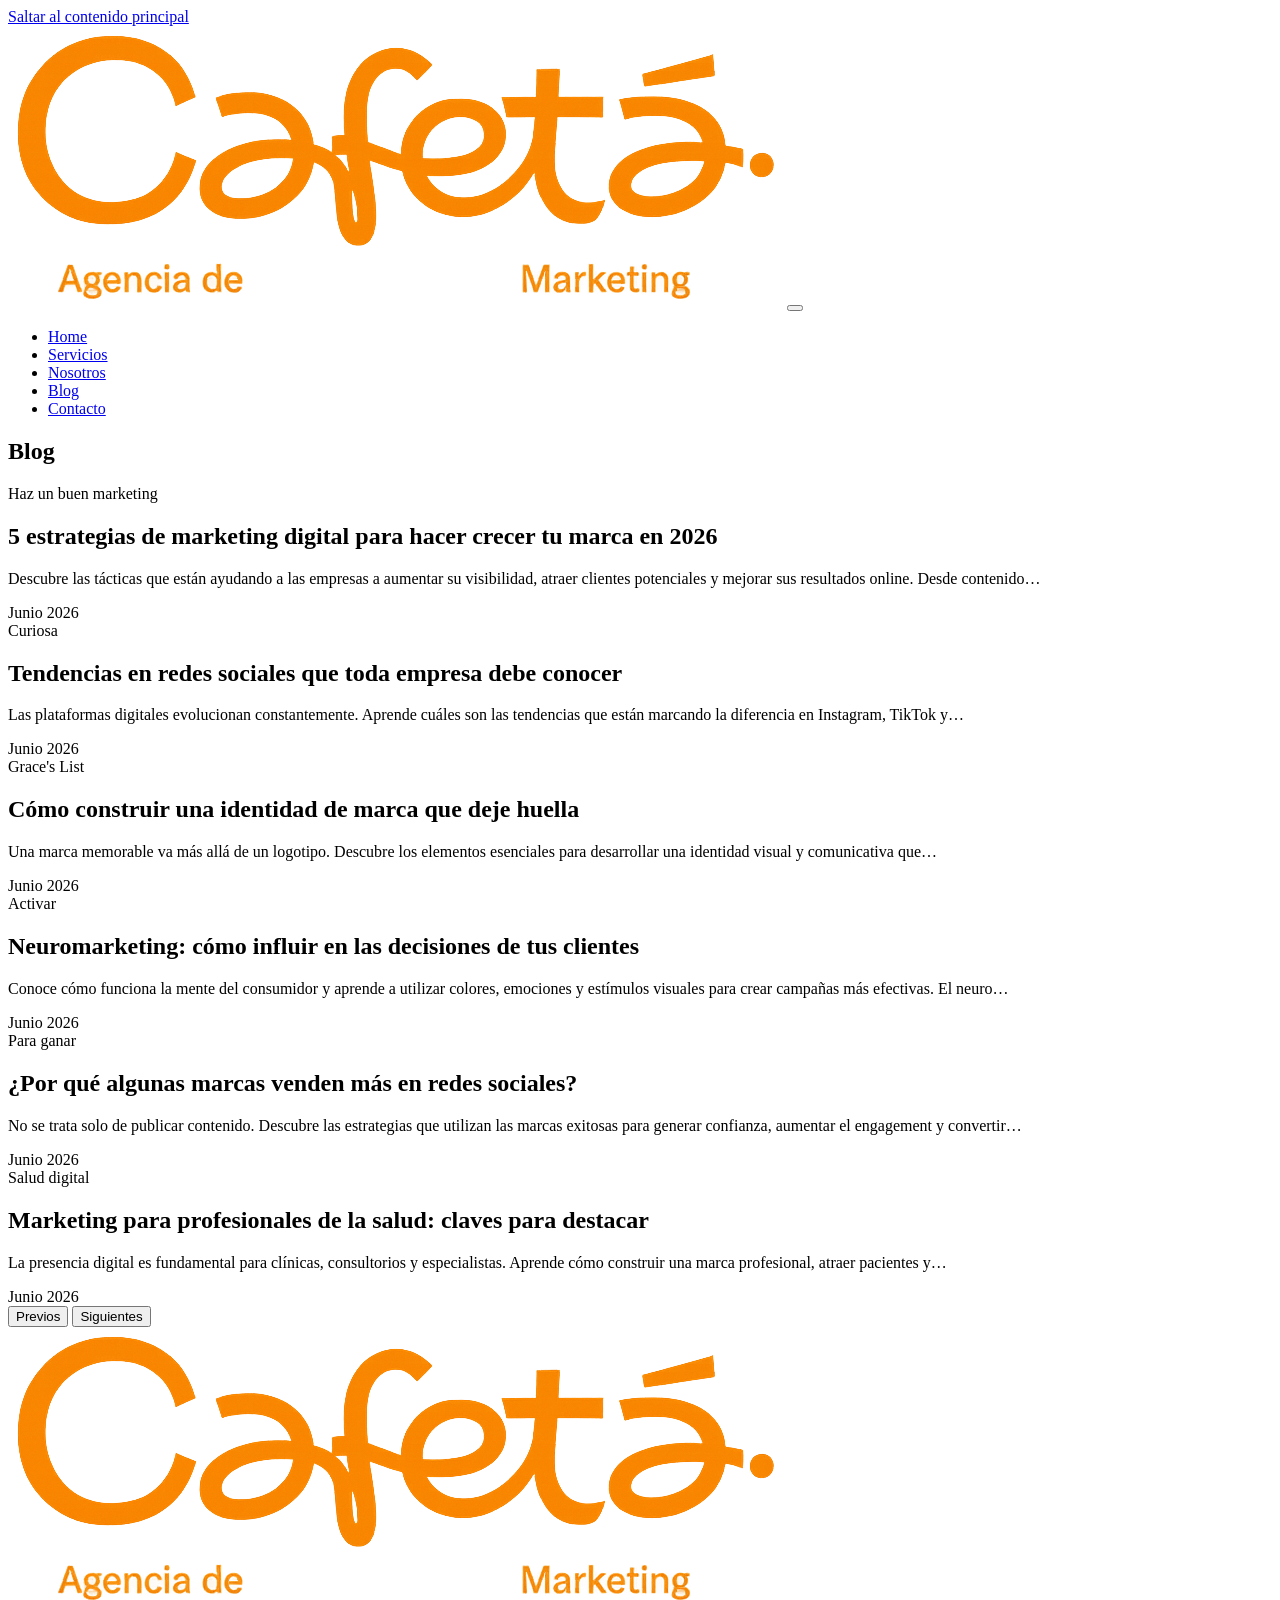
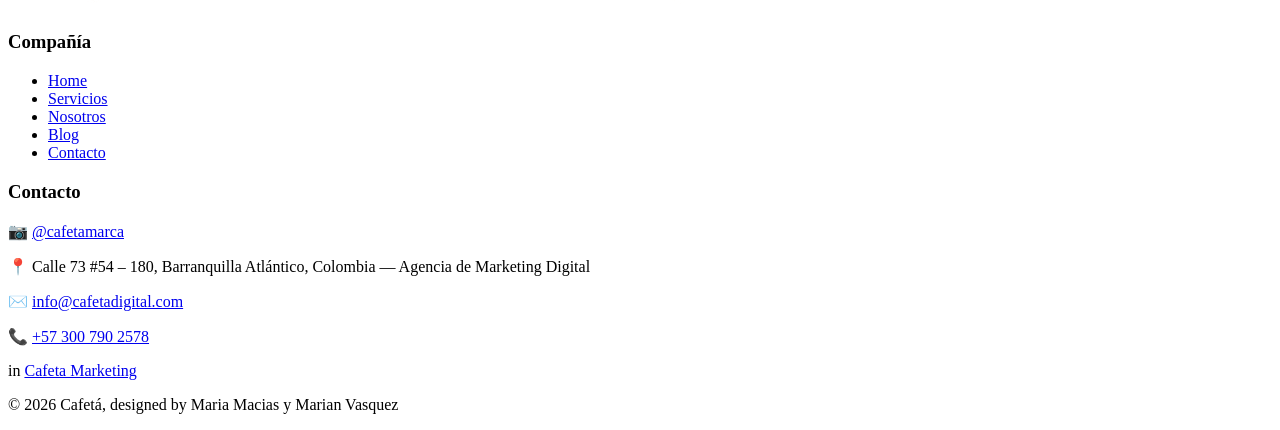
==== blog.html @ 7d406558 "Add files via upload" ====
<!DOCTYPE html>
<html lang="es">
<head>
  <meta charset="UTF-8">
  <meta name="viewport" content="width=device-width, initial-scale=1.0">
  <title>Blog — Cafetá Agencia de Marketing</title>
  <meta name="description" content="Artículos de Cafetá sobre marketing digital, branding, redes sociales y estrategias para emprendimientos.">
  <link rel="preconnect" href="https://fonts.googleapis.com">
  <link rel="preconnect" href="https://fonts.gstatic.com" crossorigin>
  <link href="https://fonts.googleapis.com/css2?family=Poppins:wght@600;700;800&family=Inter:wght@400;500;600&display=swap" rel="stylesheet">
  <link rel="stylesheet" href="css/style.css">
</head>
<body>
  <a class="skip-link" href="#main">Saltar al contenido principal</a>

  <header class="site-header">
    <div class="container">
      <a href="index.html" class="logo"><img src="images/logo.png" alt="Cafetá – Agencia de Marketing"></a>

      <button class="nav-toggle" aria-label="Abrir menú de navegación" aria-expanded="false">
        <span class="bar"></span><span class="bar"></span><span class="bar"></span>
      </button>

      <nav class="main-nav" aria-label="Navegación principal">
        <ul>
          <li><a href="index.html">Home</a></li>
          <li><a href="index.html#servicios">Servicios</a></li>
          <li><a href="index.html#nosotros">Nosotros</a></li>
          <li><a href="blog.html" aria-current="page">Blog</a></li>
          <li><a href="contacto.html">Contacto</a></li>
        </ul>
      </nav>
    </div>
  </header>

  <main id="main">
    <section class="blog-hero">
      <div class="container">
        <h1>Blog</h1>
      </div>
    </section>

    <section class="container">
      <div class="blog-grid">

        <article class="blog-card">
          <div class="blog-cover cover-1"><span class="cover-title">Haz un buen marketing</span></div>
          <div class="blog-body">
            <h2>5 estrategias de marketing digital para hacer crecer tu marca en 2026</h2>
            <p>Descubre las tácticas que están ayudando a las empresas a aumentar su visibilidad, atraer clientes potenciales y mejorar sus resultados online. Desde contenido…</p>
            <span class="blog-date">Junio 2026</span>
          </div>
        </article>

        <article class="blog-card">
          <div class="blog-cover cover-2"><span class="cover-title">Curiosa</span></div>
          <div class="blog-body">
            <h2>Tendencias en redes sociales que toda empresa debe conocer</h2>
            <p>Las plataformas digitales evolucionan constantemente. Aprende cuáles son las tendencias que están marcando la diferencia en Instagram, TikTok y…</p>
            <span class="blog-date">Junio 2026</span>
          </div>
        </article>

        <article class="blog-card">
          <div class="blog-cover cover-3"><span class="cover-title">Grace's List</span></div>
          <div class="blog-body">
            <h2>Cómo construir una identidad de marca que deje huella</h2>
            <p>Una marca memorable va más allá de un logotipo. Descubre los elementos esenciales para desarrollar una identidad visual y comunicativa que…</p>
            <span class="blog-date">Junio 2026</span>
          </div>
        </article>

        <article class="blog-card">
          <div class="blog-cover cover-4"><span class="cover-title">Activar</span></div>
          <div class="blog-body">
            <h2>Neuromarketing: cómo influir en las decisiones de tus clientes</h2>
            <p>Conoce cómo funciona la mente del consumidor y aprende a utilizar colores, emociones y estímulos visuales para crear campañas más efectivas. El neuro…</p>
            <span class="blog-date">Junio 2026</span>
          </div>
        </article>

        <article class="blog-card">
          <div class="blog-cover cover-5"><span class="cover-title">Para ganar</span></div>
          <div class="blog-body">
            <h2>¿Por qué algunas marcas venden más en redes sociales?</h2>
            <p>No se trata solo de publicar contenido. Descubre las estrategias que utilizan las marcas exitosas para generar confianza, aumentar el engagement y convertir…</p>
            <span class="blog-date">Junio 2026</span>
          </div>
        </article>

        <article class="blog-card">
          <div class="blog-cover cover-6"><span class="cover-title">Salud digital</span></div>
          <div class="blog-body">
            <h2>Marketing para profesionales de la salud: claves para destacar</h2>
            <p>La presencia digital es fundamental para clínicas, consultorios y especialistas. Aprende cómo construir una marca profesional, atraer pacientes y…</p>
            <span class="blog-date">Junio 2026</span>
          </div>
        </article>

      </div>

      <nav class="blog-pagination" aria-label="Paginación del blog">
        <button type="button">Previos</button>
        <button type="button">Siguientes</button>
      </nav>
    </section>
  </main>

  <footer class="site-footer">
  <div class="container">
    <div class="footer-grid">

      <div class="footer-logo-wrap">
        <img src="images/logo.png" class="footer-logo" alt="Cafetá – Agencia de Marketing">
      </div>

      <div class="footer-right">

        <div class="footer-col">
          <h3>Compañía</h3>
          <ul>
            <li><a href="index.html">Home</a></li>
            <li><a href="index.html#servicios">Servicios</a></li>
            <li><a href="index.html#nosotros">Nosotros</a></li>
            <li><a href="blog.html">Blog</a></li>
            <li><a href="contacto.html">Contacto</a></li>
          </ul>
        </div>

        <div class="footer-col">
          <h3>Contacto</h3>
          <p class="contact-item">
            <span class="icon" aria-hidden="true">📷</span>
            <a href="https://instagram.com/cafetamarca" target="_blank" rel="noopener">@cafetamarca</a>
          </p>
          <p class="contact-item">
            <span class="icon" aria-hidden="true">📍</span>
            <span>Calle 73 #54 – 180, Barranquilla Atlántico, Colombia — Agencia de Marketing Digital</span>
          </p>
          <p class="contact-item">
            <span class="icon" aria-hidden="true">✉️</span>
            <a href="mailto:info@cafetadigital.com">info@cafetadigital.com</a>
          </p>
          <p class="contact-item">
            <span class="icon" aria-hidden="true">📞</span>
            <a href="tel:+573007902578">+57 300 790 2578</a>
          </p>
          <p class="contact-item">
            <span class="icon" aria-hidden="true">in</span>
            <a href="#" rel="noopener">Cafeta Marketing</a>
          </p>
        </div>

      </div> <!-- cierra footer-right -->
    </div> <!-- cierra footer-grid -->

    <p class="footer-bottom">© 2026 Cafetá, designed by Maria Macias y Marian Vasquez</p>
  </div>
</footer>

  <script src="js/main.js"></script>
</body>
</html>
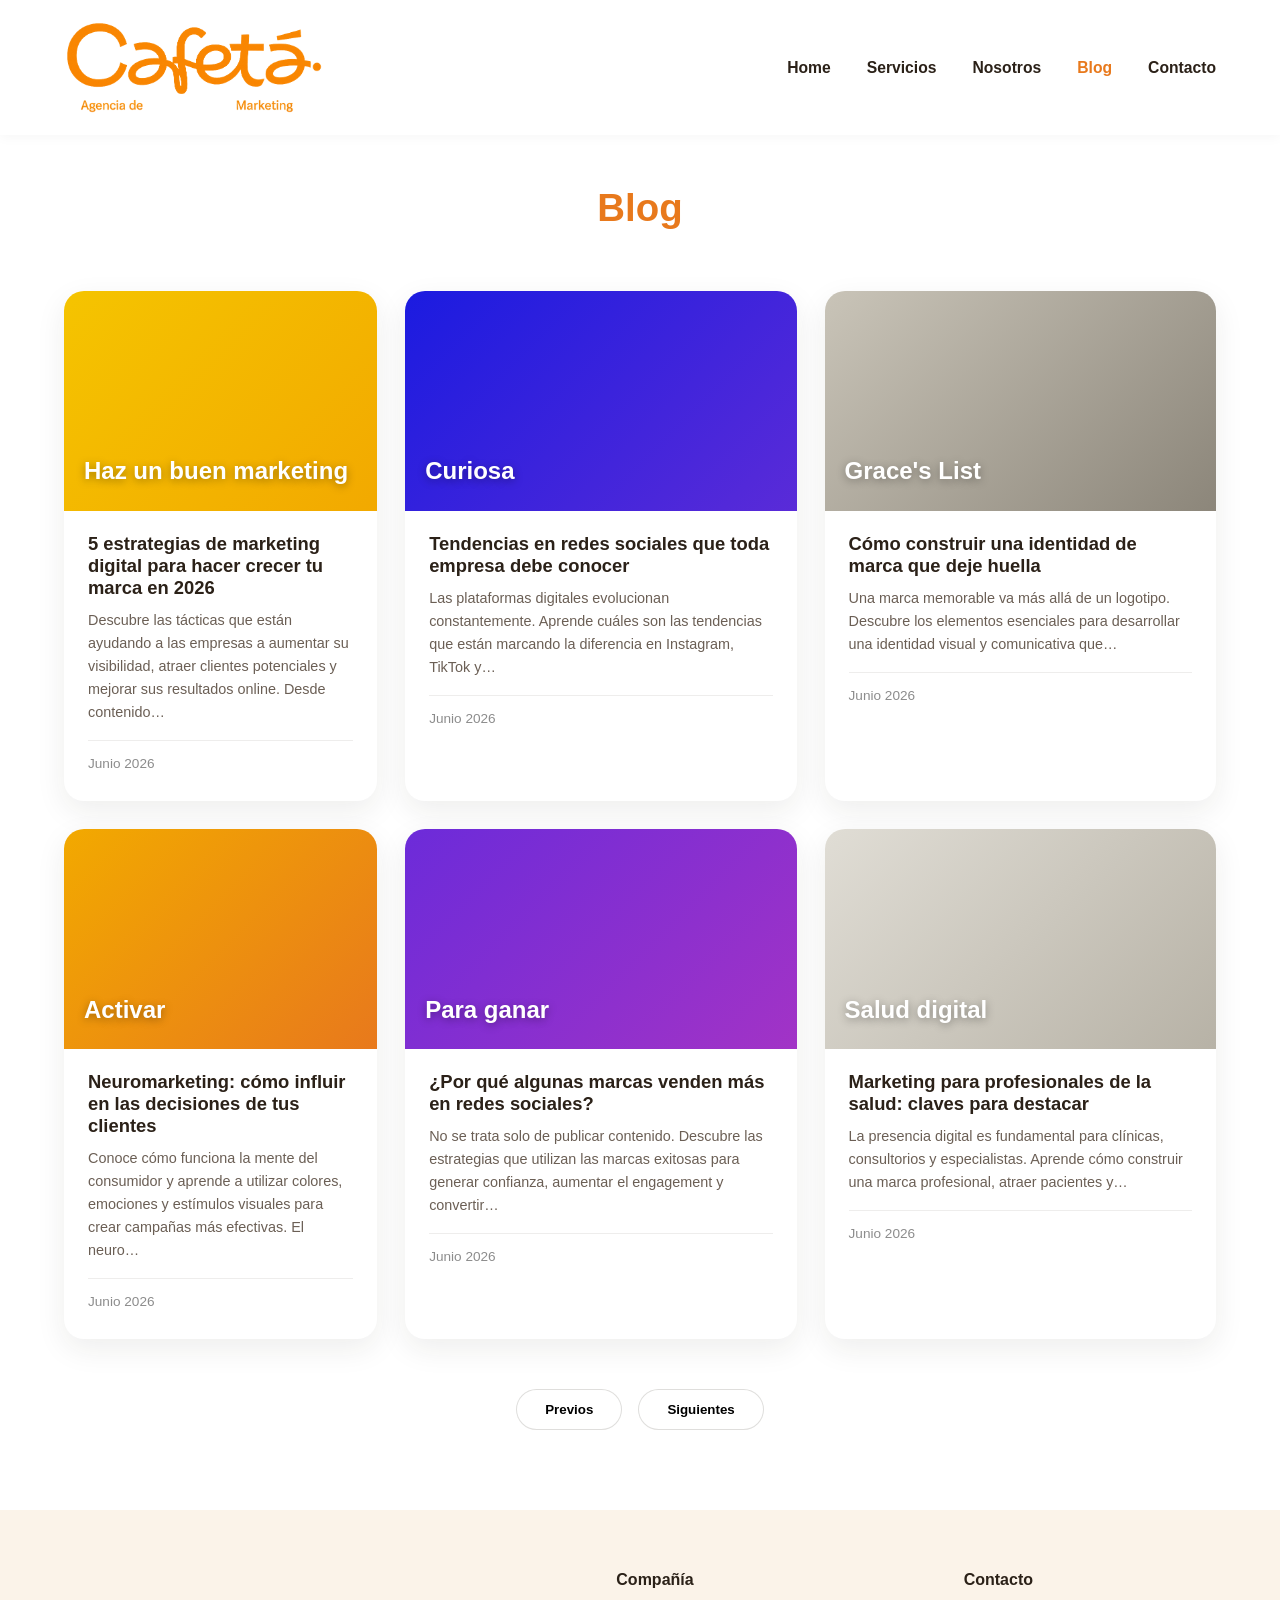
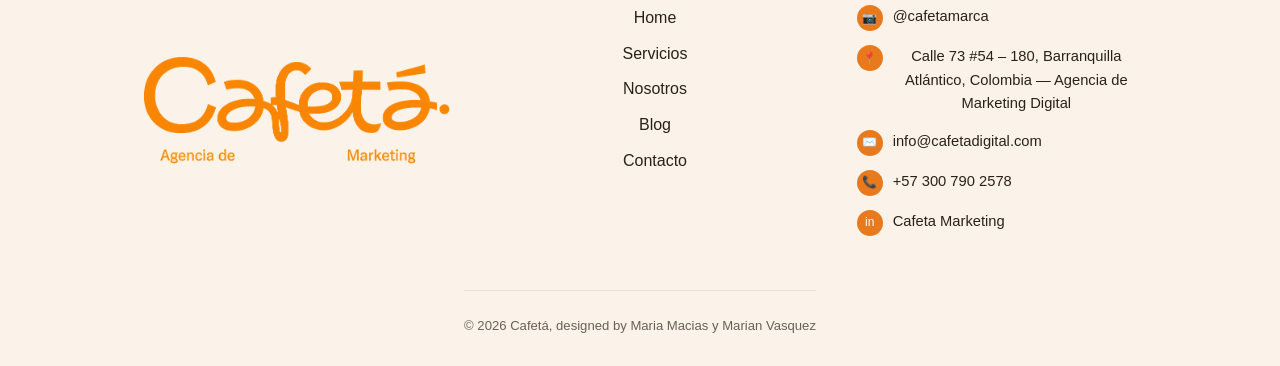
==== commit 0fe30246: "blog.html" ====
--- a/blog.html
+++ b/blog.html
@@ -8,7 +8,7 @@
   <link rel="preconnect" href="https://fonts.googleapis.com">
   <link rel="preconnect" href="https://fonts.gstatic.com" crossorigin>
   <link href="https://fonts.googleapis.com/css2?family=Poppins:wght@600;700;800&family=Inter:wght@400;500;600&display=swap" rel="stylesheet">
-  <link rel="stylesheet" href="css/style.css">
+  <link rel="stylesheet" href="style.css">
 </head>
 <body>
   <a class="skip-link" href="#main">Saltar al contenido principal</a>
--- a/style.css
+++ b/style.css
@@ -0,0 +1,739 @@
+/* ==========================================================================
+   CAFETÁ — Agencia de Marketing Digital
+   Hoja de estilos principal
+   ========================================================================== */
+
+:root {
+  --color-primario: #E8791C;
+  --color-primario-oscuro: #C96712;
+  --color-crema: #F6E9D9;
+  --color-crema-suave: #FBF3E9;
+  --color-texto: #2B2118;
+  --color-texto-suave: #6B5F55;
+  --color-blanco: #FFFFFF;
+  --color-gris: #8C8C8C;
+  --fuente-titulo: 'Poppins', sans-serif;
+  --fuente-texto: 'Inter', sans-serif;
+  --radio: 20px;
+  --sombra: 0 10px 30px rgba(43, 33, 24, 0.08);
+  --contenedor: 1200px;
+}
+
+* {
+  margin: 0;
+  padding: 0;
+  box-sizing: border-box;
+}
+
+html {
+  scroll-behavior: smooth;
+}
+
+body {
+  font-family: var(--fuente-texto);
+  color: var(--color-texto);
+  background: var(--color-blanco);
+  line-height: 1.6;
+  -webkit-font-smoothing: antialiased;
+}
+
+img {
+  max-width: 100%;
+  display: block;
+}
+
+a {
+  text-decoration: none;
+  color: inherit;
+}
+
+ul {
+  list-style: none;
+}
+
+h1, h2, h3 {
+  font-family: var(--fuente-titulo);
+  color: var(--color-texto);
+  line-height: 1.2;
+}
+
+.container {
+  width: 100%;
+  max-width: var(--contenedor);
+  margin: 0 auto;
+  padding: 0 24px;
+}
+
+.skip-link {
+  position: absolute;
+  left: -9999px;
+  top: 0;
+  background: var(--color-primario);
+  color: #fff;
+  padding: 10px 16px;
+  z-index: 999;
+}
+.skip-link:focus {
+  left: 16px;
+  top: 16px;
+}
+
+.btn {
+  display: inline-block;
+  background: var(--color-primario);
+  color: #fff;
+  font-weight: 600;
+  padding: 14px 30px;
+  border-radius: 50px;
+  border: none;
+  cursor: pointer;
+  font-family: var(--fuente-texto);
+  font-size: 1rem;
+  transition: background 0.2s ease, transform 0.2s ease;
+}
+.btn:hover {
+  background: var(--color-primario-oscuro);
+  transform: translateY(-2px);
+}
+
+.eyebrow {
+  color: var(--color-primario);
+  font-weight: 700;
+  text-transform: uppercase;
+  letter-spacing: 0.15em;
+  font-size: 1.3rem;   
+  display: block;
+  margin-bottom: 16px;
+}
+
+/* ==========================================================================
+   HEADER
+   ========================================================================== */
+.site-header {
+  padding: 20px 0;
+  background: var(--color-blanco);
+  position: sticky;
+  top: 0;
+  z-index: 100;
+  box-shadow: 0 2px 12px rgba(0,0,0,0.04);
+}
+
+.site-header .container {
+  display: flex;
+  align-items: center;
+  justify-content: space-between;
+}
+
+.logo img {
+  width: 260px;  
+  height: auto;
+}
+
+.main-nav ul {
+  display: flex;
+  gap: 36px;
+}
+
+.main-nav a {
+  font-weight: 600;
+  color: var(--color-texto);
+  font-size: 0.98rem;
+  transition: color 0.2s ease;
+}
+
+.main-nav a:hover,
+.main-nav a[aria-current="page"] {
+  color: var(--color-primario);
+}
+
+.nav-toggle {
+  display: none;
+  flex-direction: column;
+  gap: 5px;
+  background: none;
+  border: none;
+  cursor: pointer;
+  padding: 8px;
+}
+.nav-toggle .bar {
+  width: 24px;
+  height: 2px;
+  background: var(--color-texto);
+  border-radius: 2px;
+}
+
+/* ==========================================================================
+   HERO
+   ========================================================================== */
+.hero {
+  background: var(--color-crema);
+  padding: 60px 0 50px;
+}
+
+.hero .container {
+  display: grid;
+  grid-template-columns: 1fr 1fr;
+  gap: 40px;
+  align-items: center;
+}
+
+.hero h1 {
+  font-size: 2.6rem;
+  font-weight: 800;
+  margin-bottom: 20px;
+}
+
+.hero-texto p {
+  color: var(--color-texto-suave);
+  font-size: 1rem;
+  max-width: 460px;
+  margin-bottom: 28px;
+}
+
+.hero-image img {
+  border-radius: var(--radio);
+  box-shadow: var(--sombra);
+  width: 100%;
+  height: auto;
+}
+
+/* ==========================================================================
+   CLIENTES
+   ========================================================================== */
+.clientes {
+  padding: 40px 0 70px;
+  background: var(--color-crema);
+}
+
+.clientes p {
+  text-align: center;
+  color: var(--color-texto-suave);
+  font-size: 0.85rem;
+  margin-bottom: 20px;
+}
+
+.clientes img {
+  margin: 0 auto;
+  max-width: 100%;
+}
+
+/* ==========================================================================
+   SERVICIOS
+   ========================================================================== */
+.servicios {
+  padding: 80px 0;
+  background: var(--color-crema);
+}
+
+.section-heading {
+  text-align: center;
+  margin-bottom: 80px; 
+}
+
+.nosotros .section-heading h2 {
+  font-size: 3rem;
+  font-weight: 800;
+  line-height: 1.1;
+  letter-spacing: -1px;
+  color: #4A2E2A;
+}
+
+.servicios .section-heading h2 {
+  font-size: 3rem;
+  font-weight: 800;
+  line-height: 1.1;
+  letter-spacing: -1px;
+  color: #4A2E2A;
+}
+
+.servicios-grid {
+  display: grid;
+  grid-template-columns: repeat(3, 1fr);
+  gap: 24px;
+}
+
+.servicio-card {
+  background: var(--color-blanco);
+  border-radius: var(--radio);
+  overflow: hidden;
+  box-shadow: var(--sombra);
+  transition: transform 0.25s ease, box-shadow 0.25s ease;
+}
+
+.servicio-card:hover {
+  transform: translateY(-6px);
+  box-shadow: 0 16px 36px rgba(43,33,24,0.14);
+}
+
+.servicio-card img {
+  width: 100%;
+  height: 200px;
+  object-fit: cover;
+}
+
+.servicio-body {
+  padding: 22px 24px 28px;
+  text-align: center;
+}
+
+.servicio-body h3 {
+  font-size: 1.1rem;
+  margin-bottom: 6px;
+}
+
+.servicio-body p {
+  color: var(--color-texto-suave);
+  font-size: 0.9rem;
+}
+
+/* ==========================================================================
+   NOSOTROS
+   ========================================================================== */
+.nosotros {
+  padding: 90px 0;
+  background: var(--color-crema);
+}
+
+.nosotros .section-heading {
+  margin-bottom: 60px;
+}
+
+.nosotros-row {
+  display: flex;
+  align-items: center;
+  justify-content: center;
+  gap: 60px;
+  margin-bottom: 70px;
+}
+
+.nosotros-row.reverse {
+  flex-direction: row-reverse;
+}
+
+.nosotros-row .texto {
+  max-width: 420px;
+  display: flex;
+  flex-direction: column;
+  align-items: flex-start;
+  gap: 16px;
+}
+
+.nosotros-row .texto p {
+  font-size: 1.15rem;
+  font-weight: 600;
+  color: var(--color-texto);
+}
+
+.icon-badge {
+  width: 44px;
+  height: 44px;
+  border-radius: 50%;
+  background: var(--color-primario);
+  display: flex;
+  align-items: center;
+  justify-content: center;
+  font-size: 1.2rem;
+  flex-shrink: 0;
+}
+
+.nosotros-row .imagen img {
+  width: 340px;
+  height: 190px;
+  object-fit: cover;
+  border-radius: var(--radio);
+  box-shadow: var(--sombra);
+}
+
+.nosotros-row .imagen.circular img {
+  width: 260px;
+  height: 260px;
+  border-radius: 50%;
+}
+
+/* ==========================================================================
+   CTA EMPRESAS
+   ========================================================================== */
+.cta-empresas {
+  background: linear-gradient(180deg, var(--color-crema) 0%, #EFDCC4 100%);
+  padding: 100px 0;
+  text-align: center;
+}
+
+.cta-empresas h2 {
+  font-size: 2.2rem;
+  margin: 10px 0 30px;
+}
+
+/* ==========================================================================
+   FOOTER
+   ========================================================================== */
+.site-footer {
+  background: var(--color-crema-suave);
+  padding: 60px 0 30px;
+}
+
+.footer-grid {
+  display: grid;
+  grid-template-columns: 1fr 2fr; /* 👈 clave */
+  gap: 60px;
+  margin-bottom: 40px;
+  max-width: 1000px;
+  margin-left: auto;
+  margin-right: auto;
+  align-items: center;
+}
+
+.footer-right {
+  display: grid;
+  grid-template-columns: 1fr 1fr;
+  gap: 60px;
+}
+
+.footer-grid > div:first-child {
+  display: flex;
+  justify-content: center;
+  align-items: center;
+}
+
+.footer-col {
+  text-align: center;
+}
+
+.site-footer .container {
+  display: flex;
+  flex-direction: column;
+  align-items: center;
+}
+
+.footer-logo {
+  display: block;
+  width: 320px;
+  height: auto;
+}
+
+.footer-col h3 {
+  font-size: 1rem;
+  margin-bottom: 16px;
+}
+
+.footer-col ul li {
+  margin-bottom: 10px;
+}
+
+.footer-col ul a:hover,
+.footer-col .contact-item a:hover {
+  color: var(--color-primario);
+}
+
+.contact-item {
+  display: flex;
+  align-items: flex-start;
+  gap: 10px;
+  margin-bottom: 14px;
+  font-size: 0.92rem;
+}
+
+.contact-item .icon {
+  width: 26px;
+  height: 26px;
+  border-radius: 50%;
+  background: var(--color-primario);
+  color: #fff;
+  display: flex;
+  align-items: center;
+  justify-content: center;
+  font-size: 0.75rem;
+  flex-shrink: 0;
+}
+
+.footer-bottom {
+  text-align: center;
+  font-size: 0.82rem;
+  color: var(--color-texto-suave);
+  border-top: 1px solid rgba(43, 33, 24, 0.08);
+  padding-top: 24px;
+}
+/* ==========================================================================
+   BLOG
+   ========================================================================== */
+.blog-hero {
+  padding: 50px 0 10px;
+  text-align: center;
+}
+
+.blog-hero h1 {
+  font-size: 2.4rem;
+  font-weight: 800;
+  color: var(--color-primario);
+}
+
+.blog-grid {
+  display: grid;
+  grid-template-columns: 0.8fr 1fr 1fr;
+  gap: 28px;
+  padding: 50px 0 10px;
+}
+
+.blog-card {
+  border-radius: var(--radio);
+  overflow: hidden;
+  box-shadow: var(--sombra);
+  background: var(--color-blanco);
+  transition: transform 0.25s ease;
+}
+
+.blog-card:hover {
+  transform: translateY(-6px);
+}
+
+.blog-cover {
+  height: 220px;
+  display: flex;
+  align-items: flex-end;
+  padding: 20px;
+  background-size: cover;
+  background-position: center;
+}
+
+.cover-title {
+  color: #fff;
+  font-family: var(--fuente-titulo);
+  font-weight: 800;
+  font-size: 1.5rem;
+  text-shadow: 0 2px 8px rgba(0,0,0,0.35);
+}
+
+.cover-1 { background: linear-gradient(135deg, #F5C400, #F2A900); }
+.cover-2 { background: linear-gradient(135deg, #1B1BE0, #5A2BD8); }
+.cover-3 { background: linear-gradient(135deg, #C9C4B8, #8C867A); }
+.cover-4 { background: linear-gradient(135deg, #F2A900, #E8791C); }
+.cover-5 { background: linear-gradient(135deg, #6C2BD9, #A233C6); }
+.cover-6 { background: linear-gradient(135deg, #E0DDD5, #B7B2A6); }
+
+.blog-body {
+  padding: 22px 24px 26px;
+}
+
+.blog-body h2 {
+  font-size: 1.15rem;
+  margin-bottom: 10px;
+  font-weight: 700;
+}
+
+.blog-body p {
+  color: var(--color-texto-suave);
+  font-size: 0.9rem;
+  margin-bottom: 16px;
+}
+
+.blog-date {
+  display: block;
+  border-top: 1px solid rgba(43,33,24,0.08);
+  padding-top: 12px;
+  font-size: 0.85rem;
+  color: var(--color-gris);
+}
+
+.blog-pagination {
+  display: flex;
+  justify-content: center;
+  gap: 16px;
+  padding: 40px 0 80px;
+}
+
+.blog-pagination button {
+  padding: 12px 28px;
+  border-radius: 50px;
+  border: 1px solid rgba(43,33,24,0.15);
+  background: #fff;
+  font-family: var(--fuente-texto);
+  font-weight: 600;
+  cursor: pointer;
+  transition: all 0.2s ease;
+}
+
+.blog-pagination button:hover {
+  background: var(--color-primario);
+  color: #fff;
+  border-color: var(--color-primario);
+}
+
+/* ==========================================================================
+   CONTACTO
+   ========================================================================== */
+.contacto-hero {
+  position: relative;
+  padding: 60px 0 100px;
+  overflow: hidden;
+  text-align: center;
+}
+
+.back-link {
+  position: absolute;
+  top: 40px;
+  left: 40px;
+  font-size: 2rem;
+  color: var(--color-primario);
+  z-index: 5;
+}
+
+.contacto-hero h1 {
+  font-size: 2rem;
+  font-weight: 700;
+  margin-bottom: 40px;
+}
+
+.deco-circle {
+  position: absolute;
+  border-radius: 50%;
+  z-index: 0;
+}
+.deco-1 { width: 220px; height: 220px; background: #8C8478; left: -60px; top: 260px; }
+.deco-2 { width: 260px; height: 260px; background: #F0C593; right: -80px; top: 140px; }
+.deco-3 { width: 240px; height: 240px; background: var(--color-primario); left: 40px; bottom: -60px; }
+.deco-4 { width: 240px; height: 240px; background: #B9B4A9; right: 20px; bottom: -80px; }
+
+.contact-form-wrap {
+  position: relative;
+  z-index: 2;
+  max-width: 700px;
+  margin: 0 auto;
+  background: #fff;
+  border-radius: 28px;
+  box-shadow: var(--sombra);
+  padding: 44px;
+}
+
+.form-grid {
+  display: grid;
+  grid-template-columns: 1fr 1fr;
+  gap: 24px;
+  text-align: left;
+  margin-bottom: 28px;
+}
+
+.form-field.full {
+  grid-column: 1 / -1;
+}
+
+.form-field label {
+  display: block;
+  font-weight: 700;
+  color: var(--color-primario);
+  font-size: 0.92rem;
+  margin-bottom: 8px;
+}
+
+.form-field input,
+.form-field textarea {
+  width: 100%;
+  border: 1px solid rgba(43,33,24,0.15);
+  border-radius: 10px;
+  padding: 12px 14px;
+  font-family: var(--fuente-texto);
+  font-size: 0.95rem;
+  background: var(--color-crema-suave);
+}
+
+.form-field textarea {
+  min-height: 110px;
+  resize: vertical;
+}
+
+.form-field input:focus,
+.form-field textarea:focus {
+  outline: 2px solid var(--color-primario);
+  outline-offset: 1px;
+}
+
+.contact-form .btn {
+  display: block;
+  margin: 0 auto;
+}
+
+.form-status {
+  text-align: center;
+  margin-top: 14px;
+  font-weight: 600;
+  color: var(--color-primario);
+}
+
+/* ==========================================================================
+   RESPONSIVE
+   ========================================================================== */
+@media (max-width: 900px) {
+  .hero .container {
+    grid-template-columns: 1fr;
+  }
+  .servicios-grid {
+    grid-template-columns: repeat(2, 1fr);
+  }
+  .blog-grid {
+    grid-template-columns: repeat(2, 1fr);
+  }
+  .footer-grid {
+  grid-template-columns: 1.4fr 1fr 1fr;
+  align-items: center;
+}
+
+.footer-logo {
+  width: 100%;
+  max-width: 420px;
+}
+
+  .nosotros-row,
+  .nosotros-row.reverse {
+    flex-direction: column;
+    text-align: center;
+  }
+  .nosotros-row .texto {
+    align-items: center;
+  }
+}
+
+@media (max-width: 640px) {
+  .nav-toggle {
+    display: flex;
+  }
+  .main-nav {
+    position: absolute;
+    top: 100%;
+    left: 0;
+    right: 0;
+    background: #fff;
+    box-shadow: var(--sombra);
+    max-height: 0;
+    overflow: hidden;
+    transition: max-height 0.3s ease;
+  }
+  .main-nav.open {
+    max-height: 320px;
+  }
+  .main-nav ul {
+    flex-direction: column;
+    padding: 20px 24px;
+    gap: 18px;
+  }
+  .hero h1 {
+    font-size: 1.9rem;
+  }
+  .servicios-grid,
+  .blog-grid {
+    grid-template-columns: 1fr;
+  }
+  .footer-grid {
+  grid-template-columns: 1.5fr 1fr 1fr;
+}
+  .form-grid {
+    grid-template-columns: 1fr;
+  }
+  .contact-form-wrap {
+    padding: 28px;
+  }
+  .back-link {
+    top: 20px;
+    left: 20px;
+  }
+}
+
+
